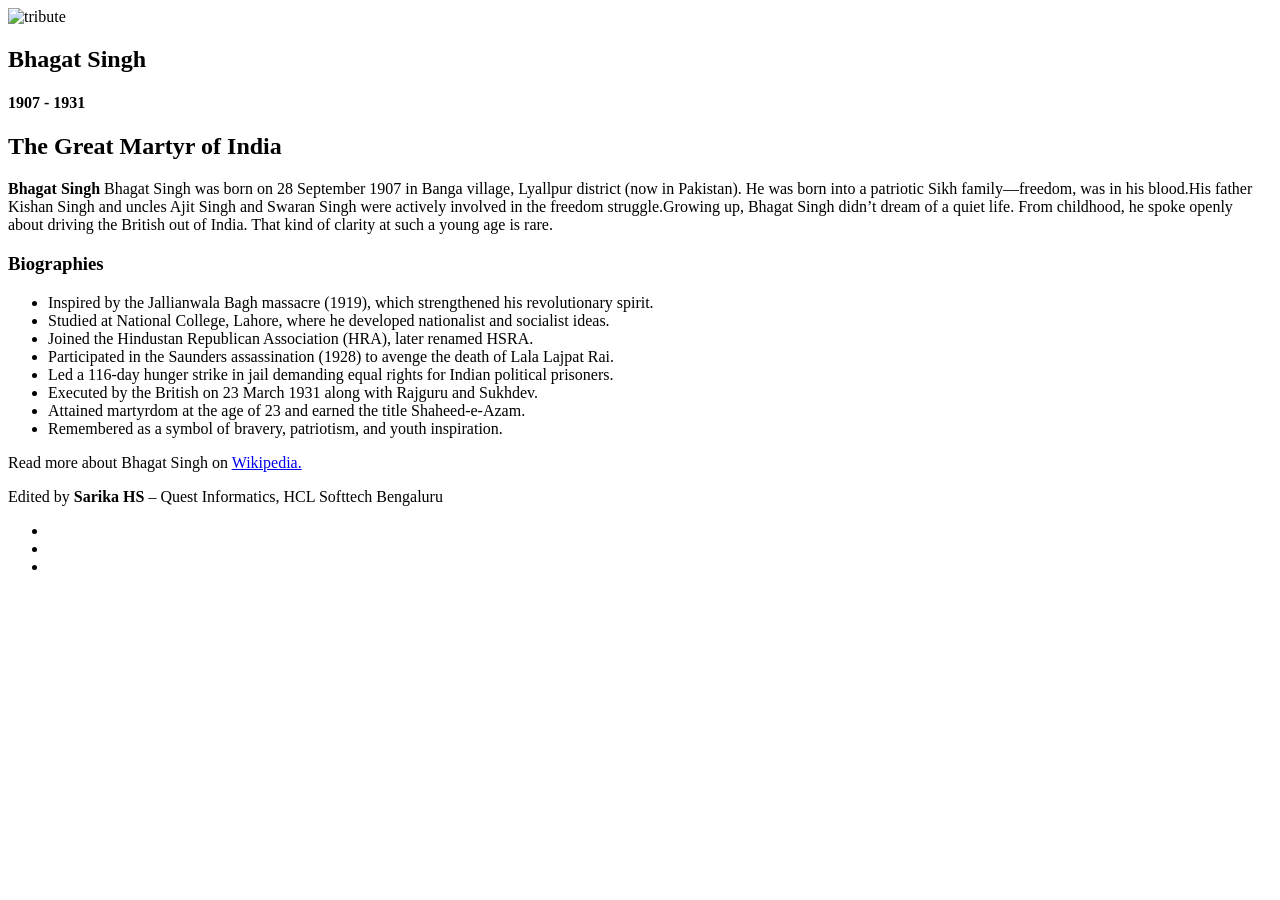
==== Projects/Project 1/index.html @ 39316989 "Create index.html" ====
<!DOCTYPE html>
<html lang="en">
  <head>
    <meta charset="UTF-8" />

    <meta http-equiv="X-UA-Compatible" content="IE=edge" />

    <meta name="viewport" content="width=device-width, initial-scale=1.0" />
    <title>The Tribute Website | Bhagat Singh </title>
    <link rel="stylesheet" href="style.css" />
  </head>
  <body>
    <div class="container">
      <div class="content">
        <section class="top_section">
          <div class="image_container">
            <img src="./images/BS.jpg" alt="tribute" />
          </div>
          <div>
            <h1>Bhagat Singh</h1>
            <h4>1907 - 1931</h4>
          </div>
        </section>
        <section class="about_section">
          <h2>The Great Martyr of India</h2>
          <p>
            <b>Bhagat Singh</b> Bhagat Singh was born on 28 September 1907 in Banga village,
            Lyallpur district (now in Pakistan). He was born into a patriotic Sikh family—freedom,
            was in his blood.His father Kishan Singh and uncles Ajit Singh and Swaran Singh were 
            actively involved in the freedom struggle.Growing up, Bhagat Singh didn’t dream of a 
            quiet life. From childhood, he spoke openly about driving the British out of India. 
            That kind of clarity at such a young age is rare.
          </p>
        </section>
        <section class="biography_section">
          <h3>Biographies</h3>
          <ul>
            <li>
              Inspired by the Jallianwala Bagh massacre (1919), which strengthened his revolutionary spirit.
            </li>
            <li>
              Studied at National College, Lahore, where he developed nationalist and socialist ideas.
            </li>
            <li>
              Joined the Hindustan Republican Association (HRA), later renamed HSRA.
            </li>
            <li>
              Participated in the Saunders assassination (1928) to avenge the death of Lala Lajpat Rai.
            </li>
            <li>
              Led a 116-day hunger strike in jail demanding equal rights for Indian political prisoners.
            </li>
            <li>
              Executed by the British on 23 March 1931 along with Rajguru and Sukhdev.
            </li>
            <li>
              Attained martyrdom at the age of 23 and earned the title Shaheed-e-Azam.
            </li>
            <li>
              Remembered as a symbol of bravery, patriotism, and youth inspiration.
            </li>
          </ul>
        </section>
        <footer>
          <p>
            Read more about Bhagat Singh on
            <a href="https://en.wikipedia.org/wiki/Bhagat_Singh"
              >Wikipedia.</a
            >
            <P>
               Edited by <b>Sarika HS</b> – Quest Informatics, HCL Softtech Bengaluru
        </p>

        <ul>
          <li><i class="fa fa-instagram"></i></li>
          <li><i class="fa fa-twitter"></i></li>
          <li><i class="fab fa-linkedin"></i></li>
        </ul>
          </p>
        </footer>
      </div>
    </div>
  </body>
</html>
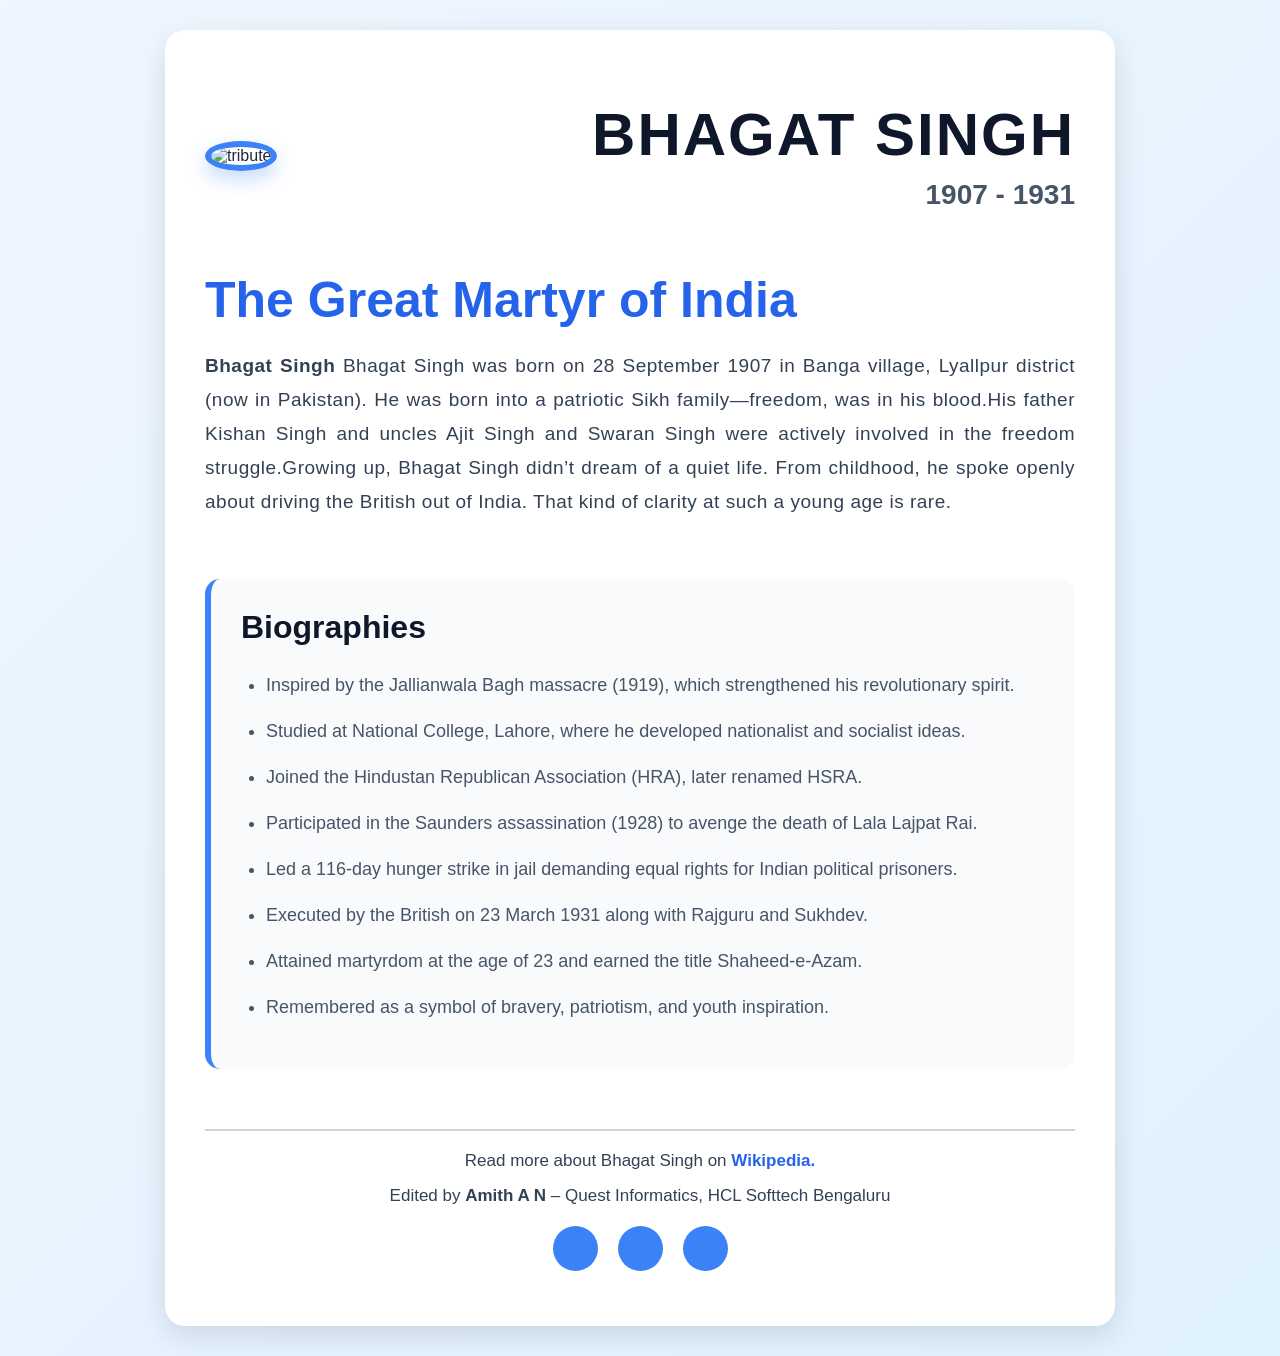
==== commit 982292ce: "Update index.html" ====
--- a/Projects/Project 1/index.html
+++ b/Projects/Project 1/index.html
@@ -1,3 +1,4 @@
+
 <!DOCTYPE html>
 <html lang="en">
   <head>
@@ -68,7 +69,7 @@
               >Wikipedia.</a
             >
             <P>
-               Edited by <b>Sarika HS</b> – Quest Informatics, HCL Softtech Bengaluru
+               Edited by <b>Amith A N</b> – Quest Informatics, HCL Softtech Bengaluru
         </p>
 
         <ul>
--- a/Projects/Project 1/style.css
+++ b/Projects/Project 1/style.css
@@ -0,0 +1,204 @@
+* {
+  margin: 0;
+  padding: 0;
+  box-sizing: border-box;
+}
+
+body {
+  font-family: "Poppins", sans-serif;
+  background: linear-gradient(135deg, #f8fafc, #dbeafe);
+  color: #1e293b;
+}
+
+.container {
+  min-height: 100vh;
+  padding: 30px;
+  background: linear-gradient(135deg, #eff6ff, #e0f2fe);
+}
+
+.content {
+  max-width: 950px;
+  margin: 0 auto;
+  background-color: #ffffff;
+  padding: 40px;
+  border-radius: 20px;
+  box-shadow: 0 10px 30px rgba(0, 0, 0, 0.12);
+}
+
+/* Top Section */
+
+.top_section {
+  margin-top: 30px;
+  display: flex;
+  justify-content: space-between;
+  align-items: center;
+  gap: 30px;
+  flex-wrap: wrap;
+}
+
+.top_section h1 {
+  font-size: 60px;
+  font-weight: 700;
+  color: #0f172a;
+  text-transform: uppercase;
+  letter-spacing: 2px;
+}
+
+.top_section h4 {
+  font-size: 28px;
+  text-align: right;
+  color: #475569;
+  margin-top: 10px;
+}
+
+/* Image */
+
+.image_container {
+  border-radius: 50%;
+  overflow: hidden;
+  border: 6px solid #3b82f6;
+  box-shadow: 0 8px 20px rgba(59, 130, 246, 0.3);
+}
+
+.image_container img {
+  width: 320px;
+  height: 320px;
+  object-fit: cover;
+  transition: 0.4s ease;
+}
+
+.image_container img:hover {
+  transform: scale(1.05);
+}
+
+/* About Section */
+
+.about_section {
+  margin-top: 60px;
+}
+
+.about_section h2 {
+  font-size: 50px;
+  font-weight: 600;
+  margin-bottom: 20px;
+  color: #2563eb;
+}
+
+.about_section p {
+  font-size: 19px;
+  line-height: 34px;
+  letter-spacing: 0.5px;
+  text-align: justify;
+  color: #334155;
+}
+
+/* Biography Section */
+
+.biography_section {
+  margin: 60px 0;
+  background-color: #f8fafc;
+  padding: 30px;
+  border-radius: 15px;
+  border-left: 6px solid #3b82f6;
+}
+
+.biography_section h3 {
+  margin-bottom: 25px;
+  font-size: 32px;
+  color: #0f172a;
+}
+
+.biography_section ul {
+  margin-left: 25px;
+}
+
+.biography_section li {
+  margin-bottom: 18px;
+  font-size: 18px;
+  line-height: 28px;
+  color: #475569;
+}
+
+/* Footer */
+
+footer {
+  margin-top: 50px;
+  padding-top: 20px;
+  border-top: 2px solid #cbd5e1;
+}
+
+footer p {
+  text-align: center;
+  font-size: 17px;
+  color: #334155;
+  margin-bottom: 15px;
+}
+
+footer a {
+  color: #2563eb;
+  text-decoration: none;
+  font-weight: 600;
+}
+
+footer a:hover {
+  text-decoration: underline;
+}
+
+/* Social Icons */
+
+footer ul {
+  display: flex;
+  justify-content: center;
+  gap: 20px;
+  list-style: none;
+  margin-top: 20px;
+}
+
+footer ul li {
+  background-color: #3b82f6;
+  color: white;
+  width: 45px;
+  height: 45px;
+  border-radius: 50%;
+  display: flex;
+  align-items: center;
+  justify-content: center;
+  transition: 0.3s ease;
+  cursor: pointer;
+  font-size: 18px;
+}
+
+footer ul li:hover {
+  background-color: #1d4ed8;
+  transform: translateY(-5px);
+}
+
+/* Responsive */
+
+@media (max-width: 768px) {
+  .top_section {
+    flex-direction: column;
+    text-align: center;
+  }
+
+  .top_section h4 {
+    text-align: center;
+  }
+
+  .top_section h1 {
+    font-size: 42px;
+  }
+
+  .about_section h2 {
+    font-size: 38px;
+  }
+
+  .image_container img {
+    width: 250px;
+    height: 250px;
+  }
+
+  .content {
+    padding: 25px;
+  }
+}
